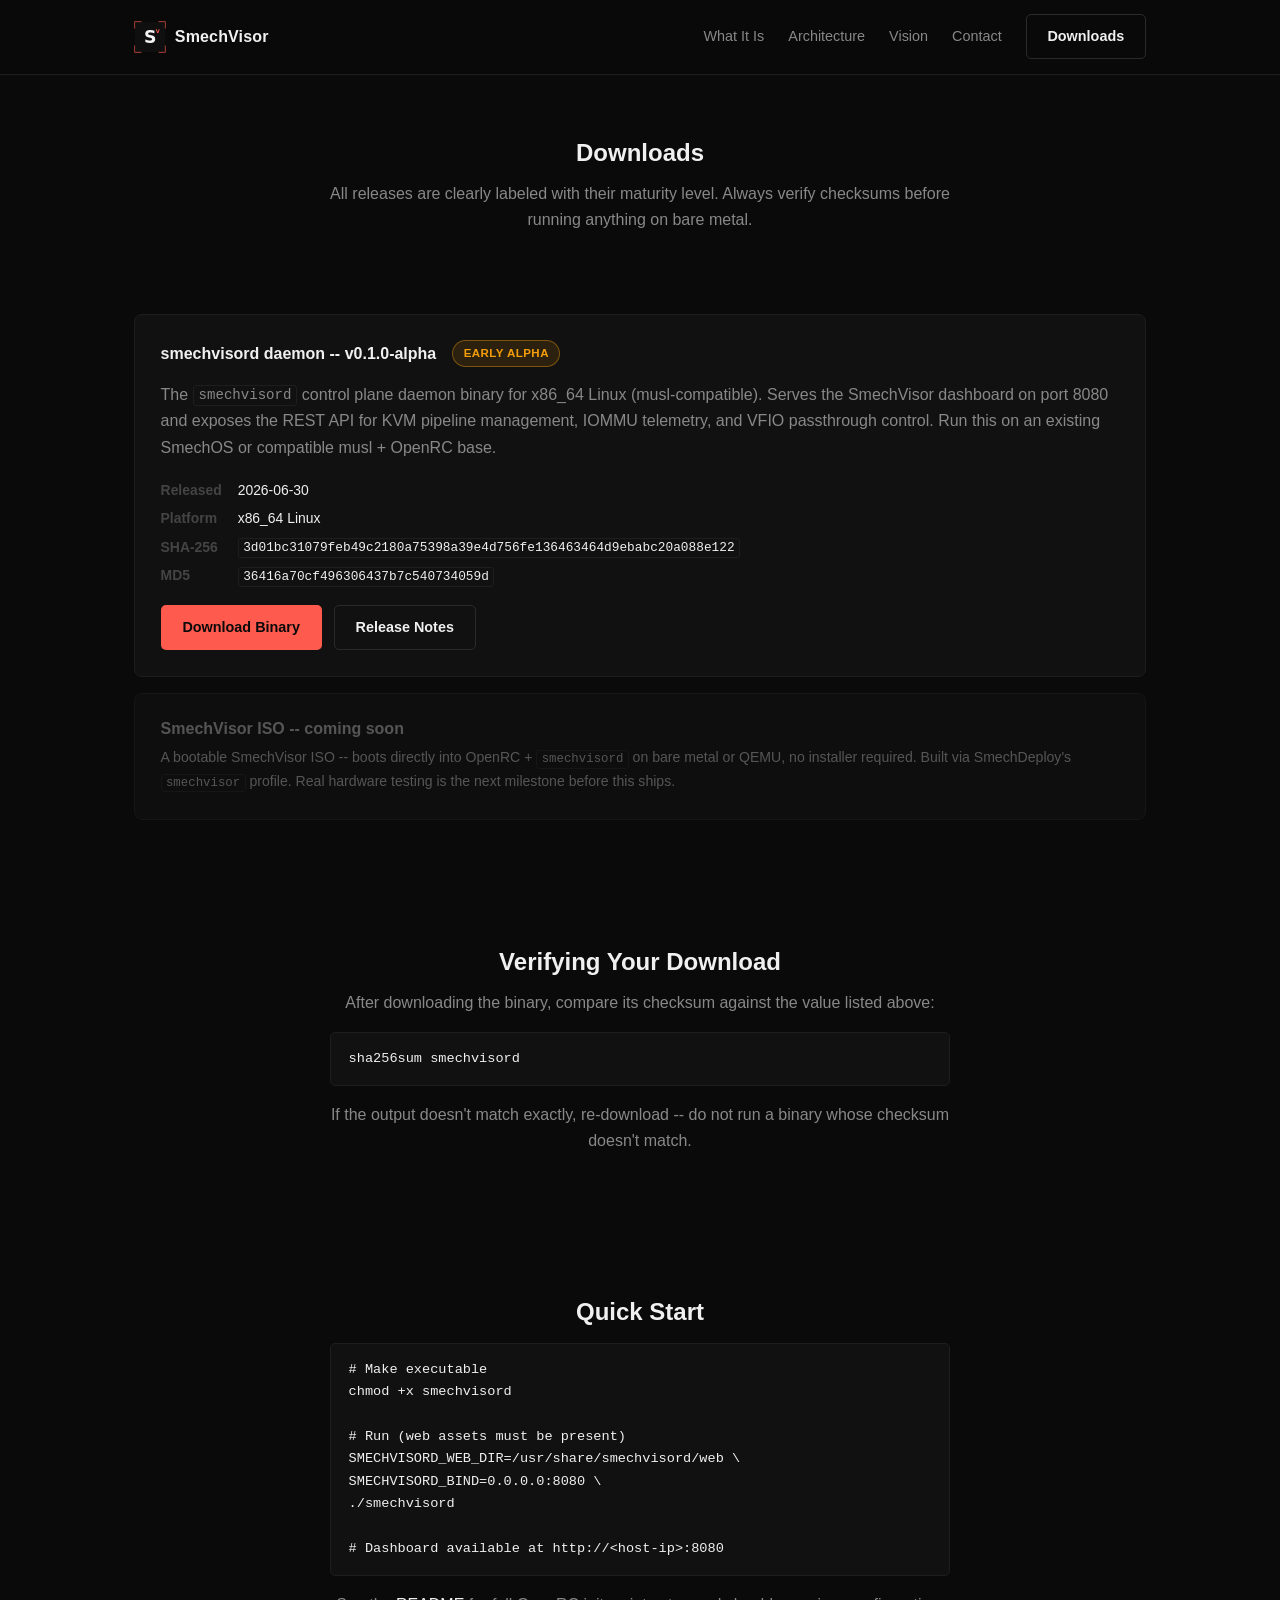
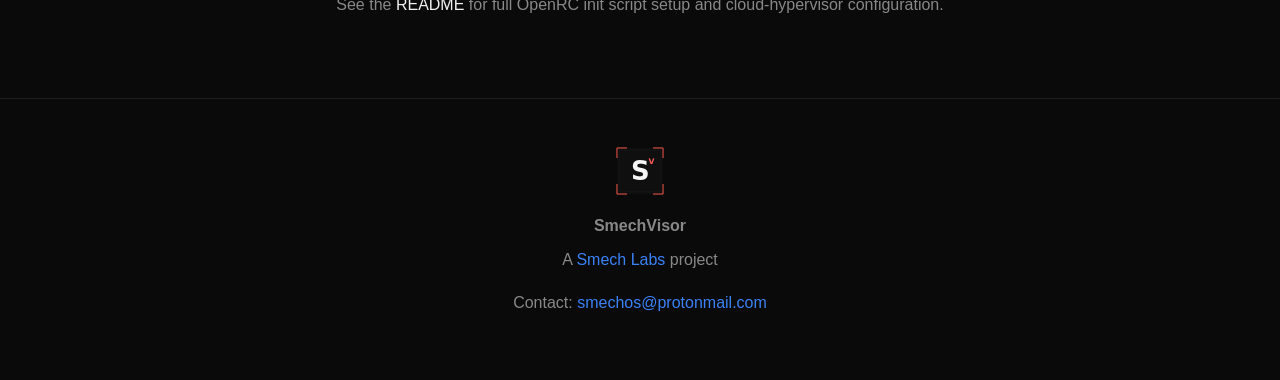
==== downloads.html @ 61d1c58c "Add favicon" ====
<!DOCTYPE html>
<html lang="en">
<head>
<meta charset="UTF-8">
<meta name="viewport" content="width=device-width, initial-scale=1.0">
<title>Downloads -- SmechVisor</title>
<link rel="stylesheet" href="style.css">
<link rel="icon" href="logo.svg" type="image/svg+xml">
</head>
<body>

<header class="site-header">
  <div class="header-inner">
    <a class="brand" href="index.html">
      <img class="brand-logo" src="logo.svg" alt="SmechVisor logo">
      <span class="brand-name">SmechVisor</span>
    </a>
    <nav class="nav" id="nav">
      <a href="index.html#what">What It Is</a>
      <a href="index.html#architecture">Architecture</a>
      <a href="index.html#vision">Vision</a>
      <a href="index.html#contact">Contact</a>
    </nav>
    <a class="btn btn-outline header-cta" href="downloads.html">Downloads</a>
    <button class="nav-toggle" id="navToggle" aria-label="Toggle navigation" aria-expanded="false">
      <span></span><span></span><span></span>
    </button>
  </div>
</header>

<main>

  <section class="about" id="downloads-intro">
    <h2>Downloads</h2>
    <p>All releases are clearly labeled with their maturity level. Always
       verify checksums before running anything on bare metal.</p>
  </section>

  <section class="downloads-list">

    <article class="download-card">
      <div class="download-card-header">
        <h3>smechvisord daemon -- v0.1.0-alpha</h3>
        <span class="badge badge-alpha">Early Alpha</span>
      </div>
      <p>The <code>smechvisord</code> control plane daemon binary for
         x86_64 Linux (musl-compatible). Serves the SmechVisor dashboard
         on port 8080 and exposes the REST API for KVM pipeline management,
         IOMMU telemetry, and VFIO passthrough control. Run this on an
         existing SmechOS or compatible musl + OpenRC base.</p>
      <dl class="download-meta">
        <dt>Released</dt>
        <dd>2026-06-30</dd>
        <dt>Platform</dt>
        <dd>x86_64 Linux</dd>
        <dt>SHA-256</dt>
        <dd><code>3d01bc31079feb49c2180a75398a39e4d756fe136463464d9ebabc20a088e122</code></dd>
        <dt>MD5</dt>
        <dd><code>36416a70cf496306437b7c540734059d</code></dd>
      </dl>
      <div class="download-actions">
        <a class="btn btn-primary" href="https://github.com/Smech-Labs/smechvisord/releases/download/v0.1.0-alpha/smechvisord">Download Binary</a>
        <a class="btn btn-outline" href="https://github.com/Smech-Labs/smechvisord/releases/tag/v0.1.0-alpha" target="_blank" rel="noopener">Release Notes</a>
      </div>
    </article>

    <div class="coming-soon-card">
      <h3>SmechVisor ISO -- coming soon</h3>
      <p>A bootable SmechVisor ISO -- boots directly into OpenRC +
         <code>smechvisord</code> on bare metal or QEMU, no installer
         required. Built via SmechDeploy's <code>smechvisor</code> profile.
         Real hardware testing is the next milestone before this ships.</p>
    </div>

  </section>

  <section class="about" id="verify">
    <h2>Verifying Your Download</h2>
    <p>After downloading the binary, compare its checksum against the
       value listed above:</p>
    <pre class="verify-cmd">sha256sum smechvisord</pre>
    <p>If the output doesn't match exactly, re-download -- do not run a
       binary whose checksum doesn't match.</p>
  </section>

  <section class="about" id="quickstart">
    <h2>Quick Start</h2>
    <pre class="verify-cmd"># Make executable
chmod +x smechvisord

# Run (web assets must be present)
SMECHVISORD_WEB_DIR=/usr/share/smechvisord/web \
SMECHVISORD_BIND=0.0.0.0:8080 \
./smechvisord

# Dashboard available at http://&lt;host-ip&gt;:8080</pre>
    <p>See the <a href="https://github.com/Smech-Labs/smechvisord#readme" target="_blank" rel="noopener">README</a> for full OpenRC init script setup and cloud-hypervisor configuration.</p>
  </section>

</main>

<footer class="site-footer" id="contact">
  <img class="footer-logo" src="logo.svg" alt="SmechVisor logo">
  <p class="footer-brand">SmechVisor</p>
  <p>A <a href="https://labs.smech.xyz" target="_blank" rel="noopener">Smech Labs</a> project</p>
  <p>Contact: <a href="mailto:smechos@protonmail.com">smechos@protonmail.com</a></p>
</footer>

<script src="app.js"></script>
</body>
</html>
---- style.css ----
/* SmechVisor site -- dark industrial theme */

:root {
  --bg:         #0a0a0a;
  --bg-raised:  #111111;
  --text:       #f0f0f0;
  --text-dim:   #888888;
  --text-muted: #444444;
  --accent:     #ff5a4e;
  --accent-dim: rgba(255,90,78,0.12);
  --blue:       #3b82f6;
  --border:     #1e1e1e;
  --max-width:  1060px;
}

*, *::before, *::after { box-sizing: border-box; }

html, body {
  margin: 0; padding: 0;
  background: var(--bg);
  color: var(--text);
  font-family: -apple-system, "Segoe UI", Roboto, Helvetica, Arial, sans-serif;
  line-height: 1.65;
}

h1, h2, h3 { font-weight: 700; line-height: 1.2; margin: 0 0 0.55em; }
p { color: var(--text-dim); margin: 0 0 1em; }
a { color: var(--text); text-decoration: none; }
code {
  font-family: "SF Mono", "Fira Code", monospace;
  font-size: 0.88em;
  background: var(--bg-raised);
  border: 1px solid var(--border);
  padding: 0.1em 0.35em;
  border-radius: 3px;
}

/* ── Header ──────────────────────────────────────── */

.site-header {
  position: sticky; top: 0; z-index: 50;
  background: rgba(10,10,10,0.93);
  backdrop-filter: blur(6px);
  border-bottom: 1px solid var(--border);
}

.header-inner {
  max-width: var(--max-width);
  margin: 0 auto;
  padding: 0.9rem 1.5rem;
  display: flex; align-items: center; gap: 1.5rem;
}

.brand {
  display: flex; align-items: center; gap: 0.55rem;
  margin-right: auto;
}

.brand-logo { width: 32px; height: 32px; }

.brand-name { font-weight: 700; font-size: 1rem; letter-spacing: 0.01em; }

.nav { display: flex; gap: 1.5rem; }

.nav a {
  color: var(--text-dim); font-size: 0.9rem;
  transition: color 0.12s;
}
.nav a:hover { color: var(--accent); }

.nav-toggle {
  display: none; flex-direction: column;
  justify-content: center; gap: 5px;
  width: 30px; height: 30px;
  background: none; border: none; cursor: pointer; padding: 0;
}
.nav-toggle span { display: block; height: 2px; background: var(--text); }

/* ── Buttons ──────────────────────────────────────── */

.btn {
  display: inline-block;
  padding: 0.6rem 1.3rem;
  border-radius: 5px;
  font-size: 0.9rem; font-weight: 600;
  border: 1px solid transparent;
  cursor: pointer;
  transition: background 0.12s, border-color 0.12s, transform 0.1s;
}
.btn:hover { transform: translateY(-1px); }

.btn-primary { background: var(--accent); color: #0a0a0a; }
.btn-primary:hover { background: #ff7167; }

.btn-outline { background: transparent; color: var(--text); border-color: #2a2a2a; }
.btn-outline:hover { border-color: var(--accent); color: var(--accent); }

/* ── Hero ─────────────────────────────────────────── */

.hero {
  position: relative;
  min-height: 72vh;
  display: flex; align-items: center; justify-content: center;
  text-align: center; overflow: hidden; padding: 4rem 1.5rem;
}

.hero-bg {
  position: absolute; inset: 0; z-index: 0;
  background:
    radial-gradient(circle at 25% 60%, rgba(255,90,78,0.18), transparent 48%),
    radial-gradient(circle at 75% 35%, rgba(59,130,246,0.12), transparent 50%);
  animation: drift 20s ease-in-out infinite alternate;
}
@keyframes drift {
  from { transform: scale(1)    translate(0,0); }
  to   { transform: scale(1.12) translate(-2%,2%); }
}

.hero-content { position: relative; z-index: 1; max-width: 780px; }

.hero h1 { font-size: clamp(2rem, 5vw, 3.2rem); }

.hero-sub {
  font-size: 1.1rem; color: var(--text-dim);
  margin-bottom: 2rem; max-width: 620px; margin-inline: auto;
}

.hero-actions {
  display: flex; gap: 1rem;
  justify-content: center; flex-wrap: wrap;
}

/* ── Sections ─────────────────────────────────────── */

main > section {
  max-width: var(--max-width);
  margin: 0 auto;
  padding: 4rem 1.5rem;
}

.about, .cta, .community { text-align: center; }
.about p, .cta p, .community p {
  max-width: 620px; margin-inline: auto;
}

/* ── Feature grid ─────────────────────────────────── */

.feature-grid {
  display: grid;
  grid-template-columns: repeat(auto-fit, minmax(280px, 1fr));
  gap: 1.5rem; margin-top: 2rem;
}

.feature-card {
  background: var(--bg-raised);
  border: 1px solid var(--border);
  border-radius: 8px;
  padding: 1.6rem;
}

.feature-icon {
  width: 42px; height: 42px;
  border-radius: 8px;
  background: var(--accent);
  margin-bottom: 1rem;
  position: relative;
}

/* Icon variants -- minimal CSS shapes */
.feature-icon::before, .feature-icon::after {
  content: ""; position: absolute;
  border: 2px solid #0a0a0a;
}

.feature-icon-kvm::before  { inset: 12px 10px; border-radius: 2px; }
.feature-icon-kvm::after   { inset: 18px 16px; border-radius: 1px; }
.feature-icon-gpu::before  { inset: 10px; transform: rotate(45deg); }
.feature-icon-dash::before { top: 14px; left: 10px; right: 10px; height: 0; }
.feature-icon-dash::after  { top: 20px; left: 10px; right: 10px; height: 0; }
.feature-icon-vfio::before { inset: 10px; border-radius: 50%; }
.feature-icon-openrc::before { top: 10px; left: 10px; width: 10px; height: 22px; border-radius: 1px; }
.feature-icon-openrc::after  { top: 10px; right: 10px; width: 10px; height: 22px; border-radius: 1px; }
.feature-icon-musl::before { inset: 14px 10px; border-radius: 2px; }

.feature-card h3 { font-size: 0.95rem; margin-bottom: 0.5rem; }
.feature-card p  { font-size: 0.88rem; margin: 0; }

/* ── Vision ───────────────────────────────────────── */

.vision {
  display: grid;
  grid-template-columns: repeat(auto-fit, minmax(300px, 1fr));
  gap: 2.5rem;
}

/* ── Downloads ────────────────────────────────────── */

.downloads-list {
  max-width: var(--max-width);
  margin: 0 auto;
  padding: 0 1.5rem 4rem;
  display: flex; flex-direction: column; gap: 16px;
}

.download-card {
  background: var(--bg-raised);
  border: 1px solid var(--border);
  border-radius: 8px;
  padding: 1.6rem;
}

.download-card-header {
  display: flex; align-items: center; gap: 1rem;
  margin-bottom: 0.9rem;
}
.download-card-header h3 { margin: 0; font-size: 1rem; }

.badge {
  display: inline-block;
  padding: 0.2rem 0.65rem;
  border-radius: 999px;
  font-size: 0.72rem;
  font-weight: 700;
  text-transform: uppercase;
  letter-spacing: 0.04em;
}
.badge-alpha {
  background: rgba(245,158,11,0.12);
  color: #f59e0b;
  border: 1px solid rgba(245,158,11,0.4);
}
.badge-beta {
  background: var(--accent-dim);
  color: var(--accent);
  border: 1px solid rgba(255,90,78,0.4);
}

.download-meta {
  display: grid;
  grid-template-columns: max-content 1fr;
  gap: 0.35rem 1rem;
  margin: 1.1rem 0;
  font-size: 0.87rem;
}
.download-meta dt { color: var(--text-muted); font-weight: 600; }
.download-meta dd { margin: 0; word-break: break-all; }
.download-meta code { font-size: 0.8rem; }

.download-actions { display: flex; gap: 0.75rem; flex-wrap: wrap; }

.coming-soon-card {
  background: var(--bg-raised);
  border: 1px solid var(--border);
  border-radius: 8px;
  padding: 1.6rem;
  opacity: 0.6;
}
.coming-soon-card h3 { font-size: 1rem; color: var(--text-dim); margin-bottom: 0.5rem; }
.coming-soon-card p  { font-size: 0.88rem; margin: 0; }

.verify-cmd {
  background: var(--bg-raised);
  border: 1px solid var(--border);
  border-radius: 5px;
  padding: 0.9rem 1.1rem;
  overflow-x: auto;
  color: var(--text);
  font-family: "SF Mono", "Fira Code", monospace;
  font-size: 0.85rem;
  text-align: left;
  margin: 1rem auto;
  max-width: 620px;
}

/* ── Footer ───────────────────────────────────────── */

.site-footer {
  text-align: center;
  padding: 3rem 1.5rem;
  border-top: 1px solid var(--border);
}
.footer-logo { width: 48px; height: 48px; margin-bottom: 0.6rem; }
.footer-brand { font-weight: 700; margin-bottom: 0.5rem; }
.site-footer a { color: var(--blue); }

/* ── Responsive nav ───────────────────────────────── */

@media (max-width: 700px) {
  .nav {
    position: absolute; top: 100%; left: 0; right: 0;
    background: var(--bg-raised);
    border-bottom: 1px solid var(--border);
    flex-direction: column;
    padding: 1rem 1.5rem; gap: 0.8rem;
    display: none;
  }
  .nav.open { display: flex; }
  .header-cta { display: none; }
  .nav-toggle { display: flex; }
}
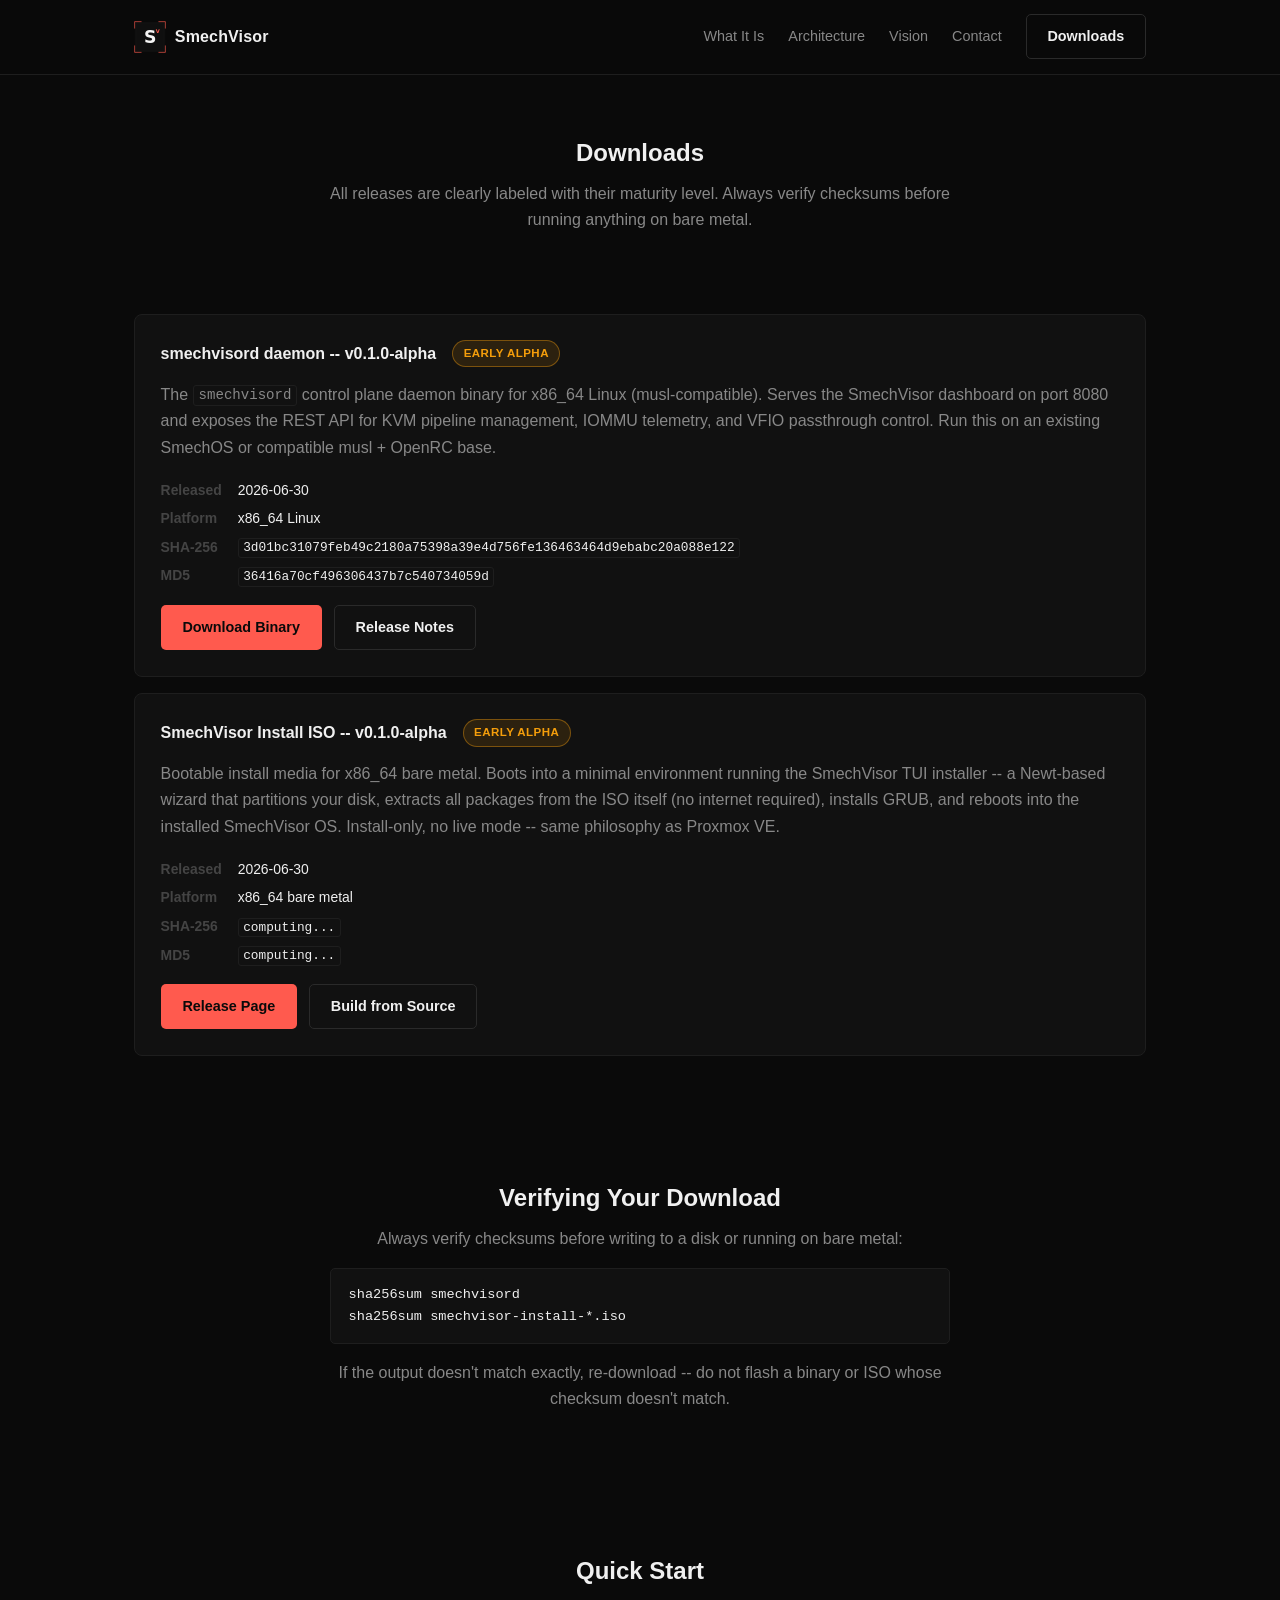
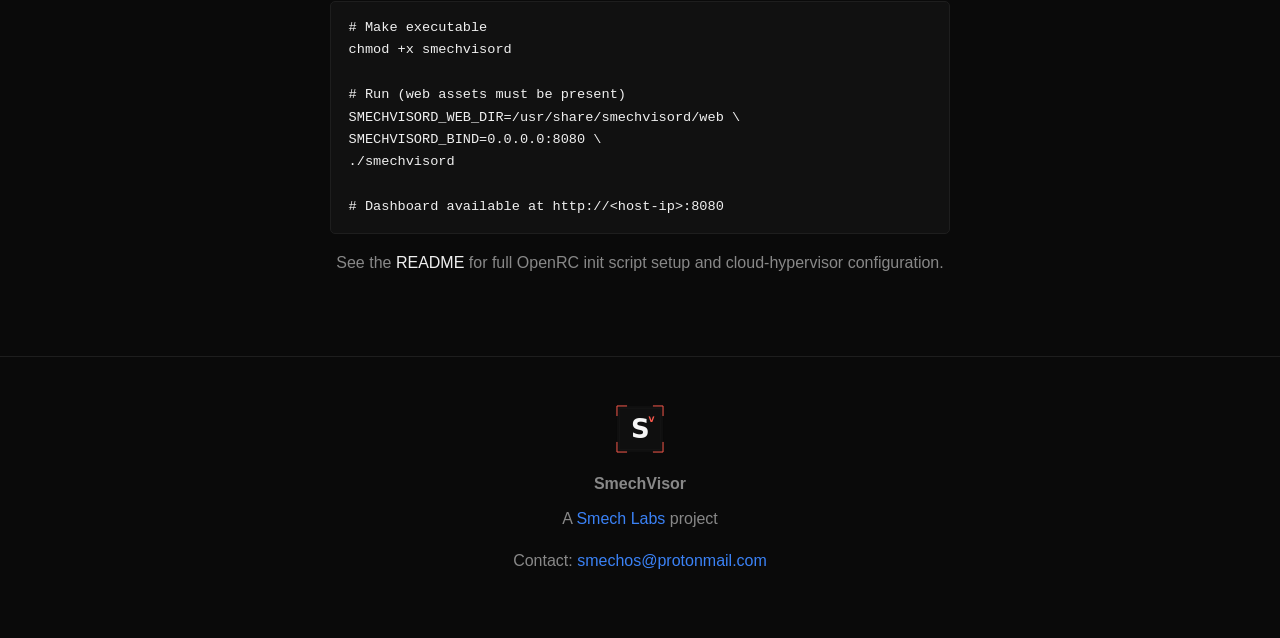
==== commit aa26fecd: "Add SmechVisor install ISO download card Replaces the coming-soon placeholder with a proper download" ====
--- a/downloads.html
+++ b/downloads.html
@@ -64,23 +64,42 @@
       </div>
     </article>
 
-    <div class="coming-soon-card">
-      <h3>SmechVisor ISO -- coming soon</h3>
-      <p>A bootable SmechVisor ISO -- boots directly into OpenRC +
-         <code>smechvisord</code> on bare metal or QEMU, no installer
-         required. Built via SmechDeploy's <code>smechvisor</code> profile.
-         Real hardware testing is the next milestone before this ships.</p>
-    </div>
+    <article class="download-card">
+      <div class="download-card-header">
+        <h3>SmechVisor Install ISO -- v0.1.0-alpha</h3>
+        <span class="badge badge-alpha">Early Alpha</span>
+      </div>
+      <p>Bootable install media for x86_64 bare metal. Boots into a minimal
+         environment running the SmechVisor TUI installer -- a Newt-based
+         wizard that partitions your disk, extracts all packages from the ISO
+         itself (no internet required), installs GRUB, and reboots into the
+         installed SmechVisor OS. Install-only, no live mode -- same philosophy
+         as Proxmox VE.</p>
+      <dl class="download-meta">
+        <dt>Released</dt>
+        <dd>2026-06-30</dd>
+        <dt>Platform</dt>
+        <dd>x86_64 bare metal</dd>
+        <dt>SHA-256</dt>
+        <dd><code id="iso-sha256">computing...</code></dd>
+        <dt>MD5</dt>
+        <dd><code id="iso-md5">computing...</code></dd>
+      </dl>
+      <div class="download-actions">
+        <a class="btn btn-primary" href="https://github.com/Smech-Labs/smechvisord/releases/tag/v0.1.0-alpha" target="_blank" rel="noopener">Release Page</a>
+        <a class="btn btn-outline" href="https://github.com/Smech-Labs/SmechDeploy" target="_blank" rel="noopener">Build from Source</a>
+      </div>
+    </article>
 
   </section>
 
   <section class="about" id="verify">
     <h2>Verifying Your Download</h2>
-    <p>After downloading the binary, compare its checksum against the
-       value listed above:</p>
-    <pre class="verify-cmd">sha256sum smechvisord</pre>
-    <p>If the output doesn't match exactly, re-download -- do not run a
-       binary whose checksum doesn't match.</p>
+    <p>Always verify checksums before writing to a disk or running on bare metal:</p>
+    <pre class="verify-cmd">sha256sum smechvisord
+sha256sum smechvisor-install-*.iso</pre>
+    <p>If the output doesn't match exactly, re-download -- do not flash a
+       binary or ISO whose checksum doesn't match.</p>
   </section>
 
   <section class="about" id="quickstart">
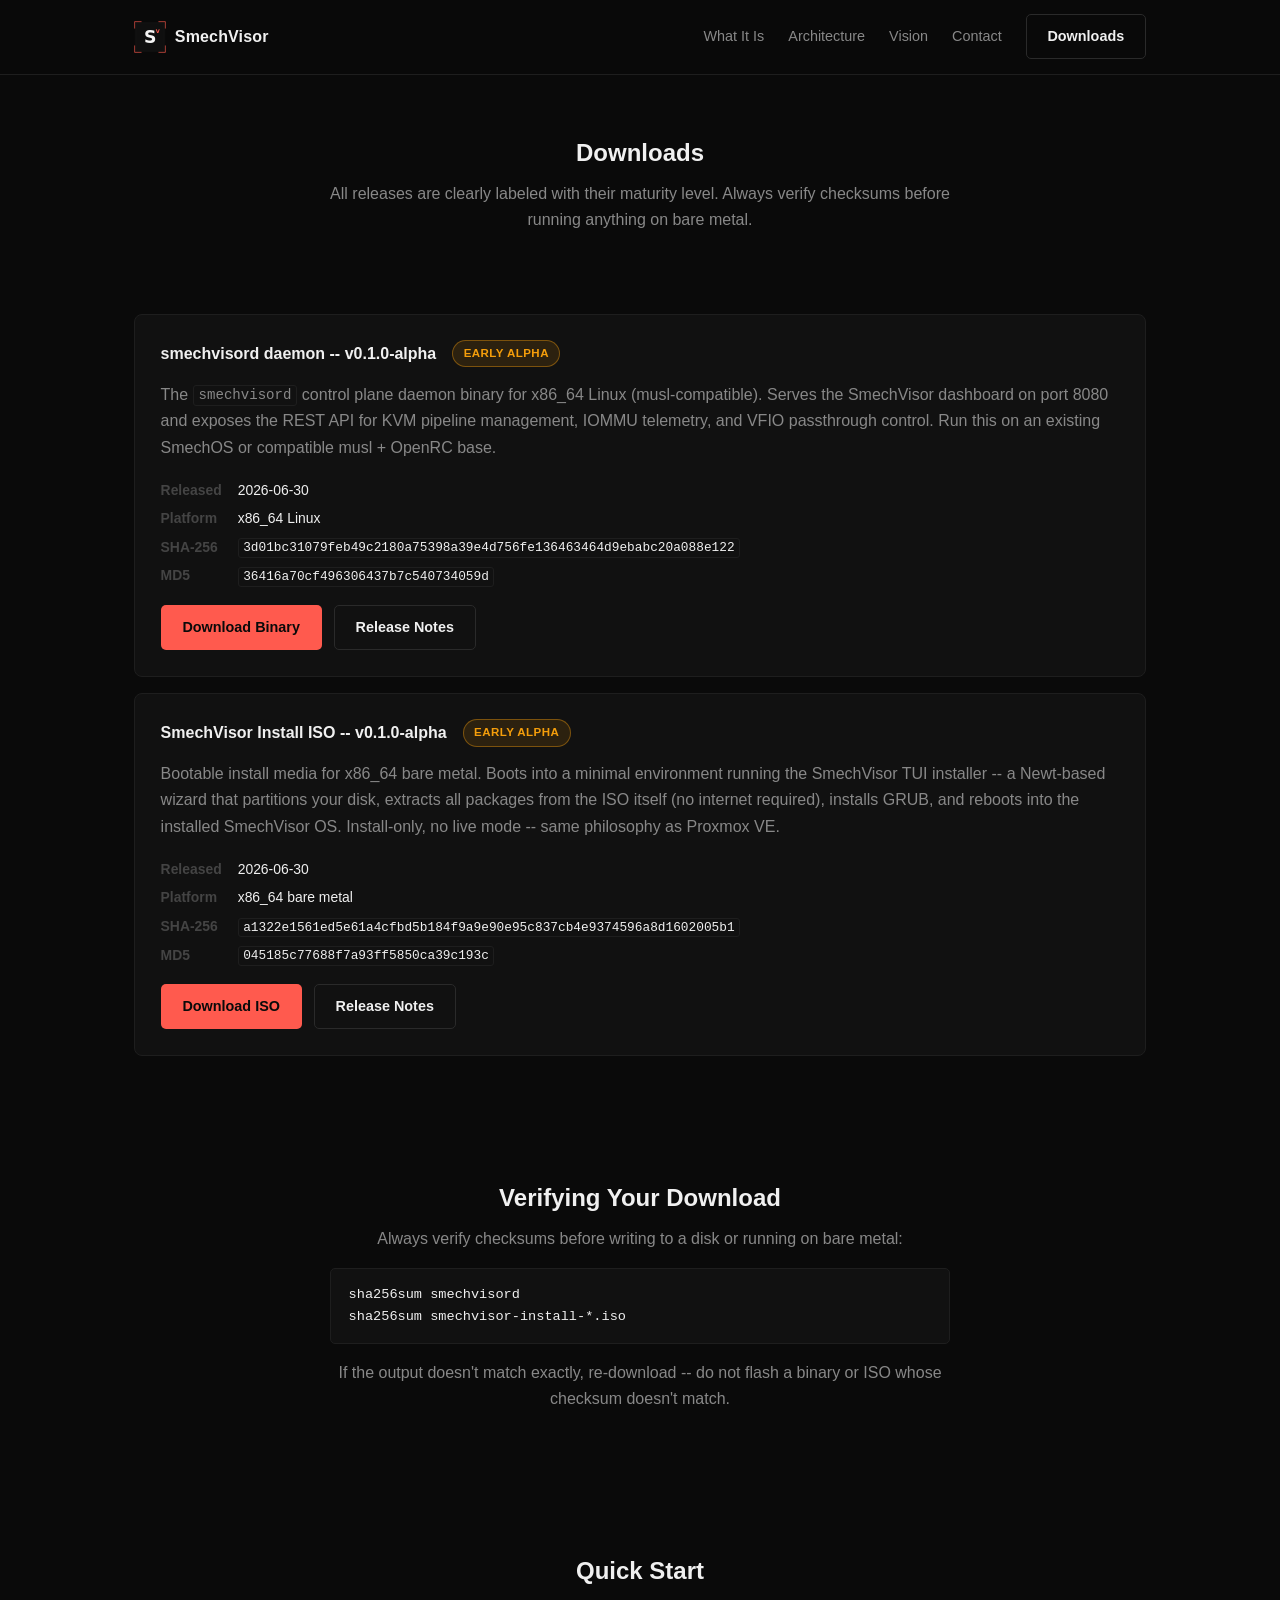
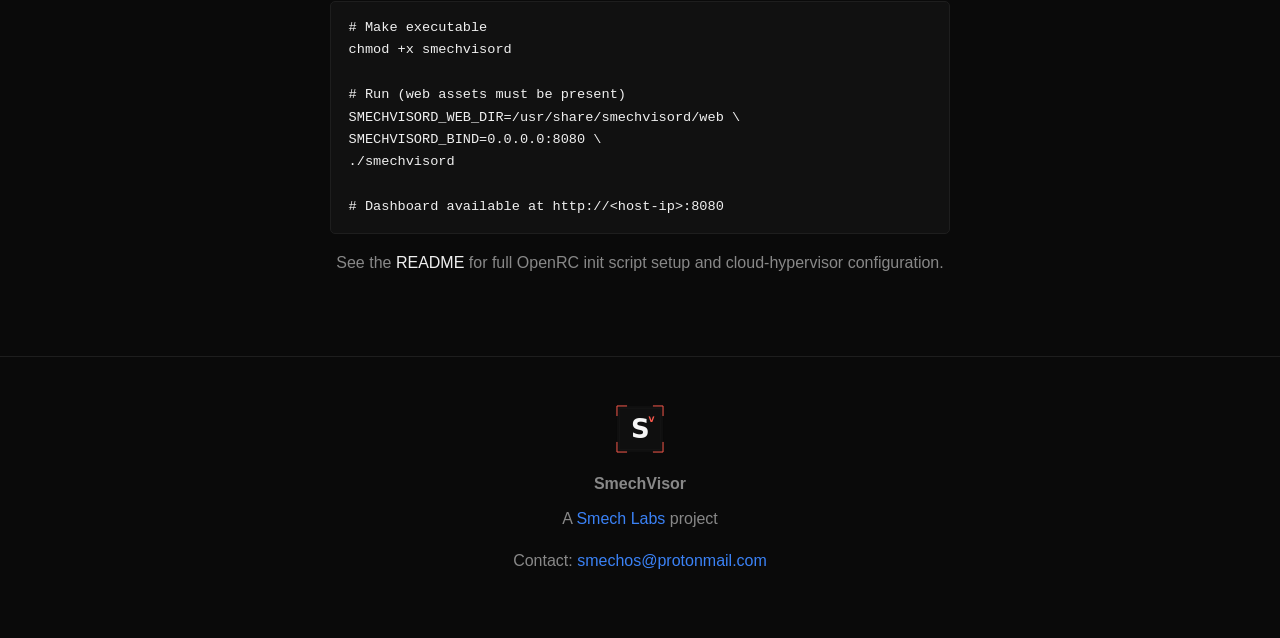
==== commit 35312f07: "Update ISO download card with real checksums and release link SHA-256: a1322e1561ed5e61a4cfbd5b184f9" ====
--- a/downloads.html
+++ b/downloads.html
@@ -81,13 +81,13 @@
         <dt>Platform</dt>
         <dd>x86_64 bare metal</dd>
         <dt>SHA-256</dt>
-        <dd><code id="iso-sha256">computing...</code></dd>
+        <dd><code>a1322e1561ed5e61a4cfbd5b184f9a9e90e95c837cb4e9374596a8d1602005b1</code></dd>
         <dt>MD5</dt>
-        <dd><code id="iso-md5">computing...</code></dd>
+        <dd><code>045185c77688f7a93ff5850ca39c193c</code></dd>
       </dl>
       <div class="download-actions">
-        <a class="btn btn-primary" href="https://github.com/Smech-Labs/smechvisord/releases/tag/v0.1.0-alpha" target="_blank" rel="noopener">Release Page</a>
-        <a class="btn btn-outline" href="https://github.com/Smech-Labs/SmechDeploy" target="_blank" rel="noopener">Build from Source</a>
+        <a class="btn btn-primary" href="https://github.com/Smech-Labs/smechvisord/releases/download/v0.1.0-alpha-install-iso/smechvisor-install-20260630.iso">Download ISO</a>
+        <a class="btn btn-outline" href="https://github.com/Smech-Labs/smechvisord/releases/tag/v0.1.0-alpha-install-iso" target="_blank" rel="noopener">Release Notes</a>
       </div>
     </article>
 
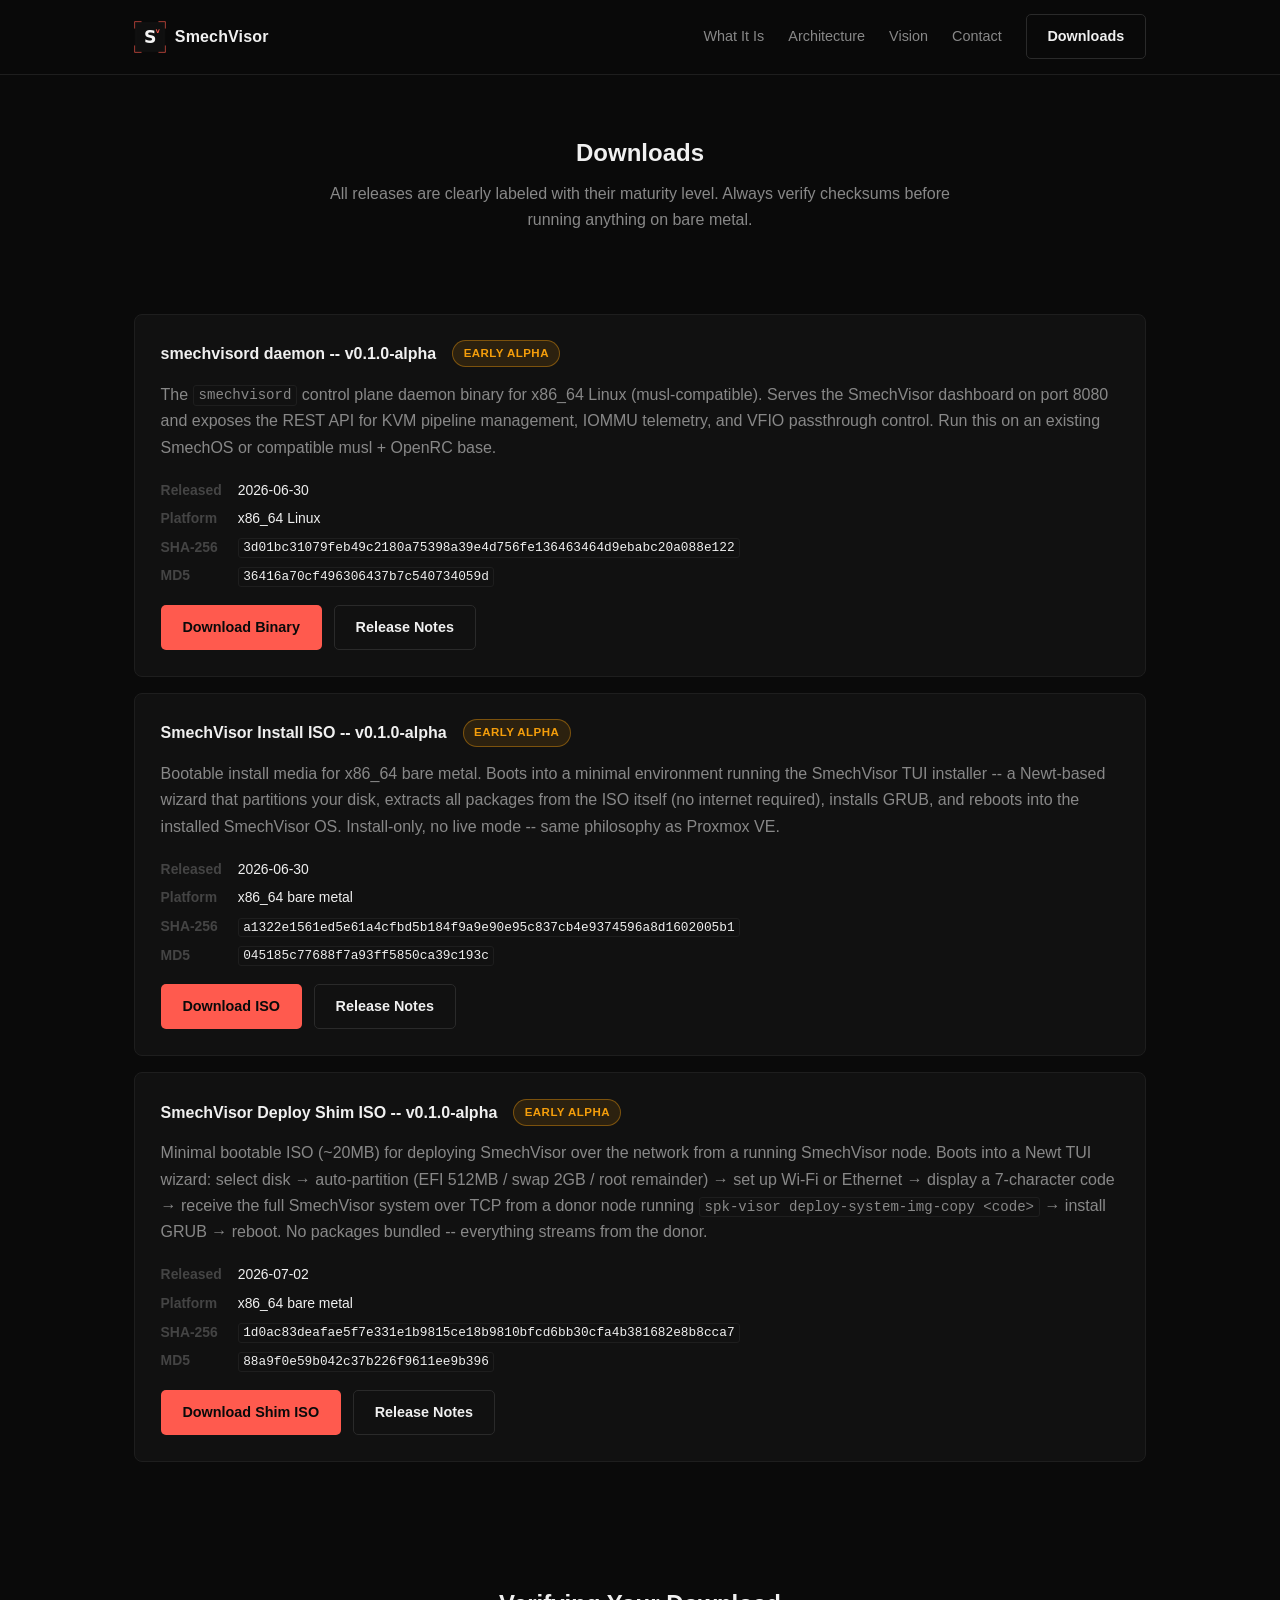
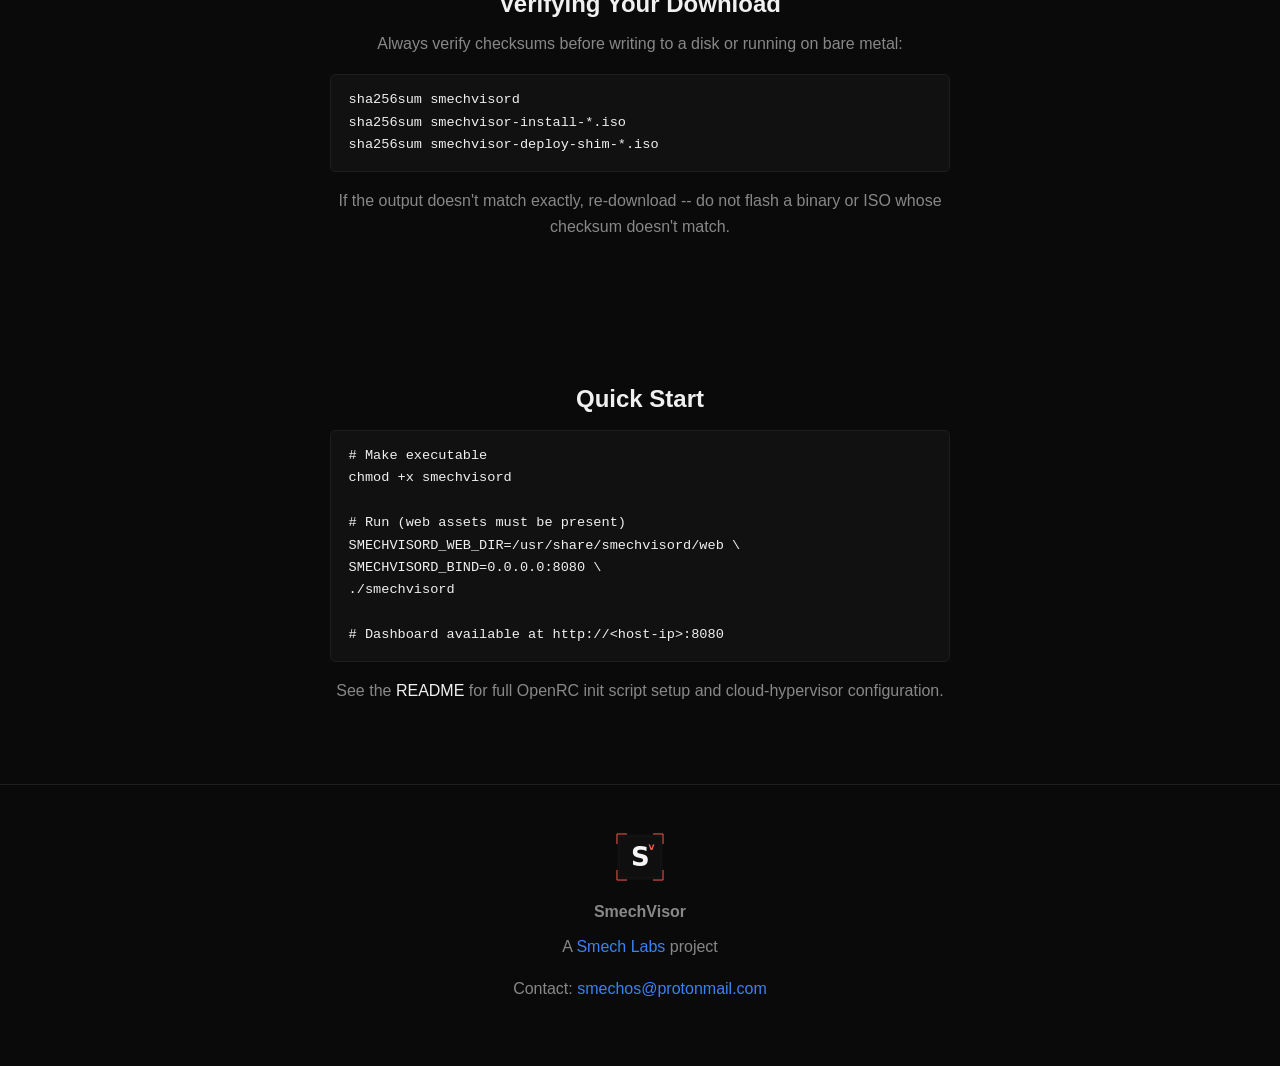
==== commit a5cf19b4: "Add Deploy Shim ISO download card to downloads page Co-Authored-By: Claude Sonnet 4.6 <noreply@anthr" ====
--- a/downloads.html
+++ b/downloads.html
@@ -91,13 +91,42 @@
       </div>
     </article>
 
+    <article class="download-card">
+      <div class="download-card-header">
+        <h3>SmechVisor Deploy Shim ISO -- v0.1.0-alpha</h3>
+        <span class="badge badge-alpha">Early Alpha</span>
+      </div>
+      <p>Minimal bootable ISO (~20MB) for deploying SmechVisor over the network
+         from a running SmechVisor node. Boots into a Newt TUI wizard: select
+         disk → auto-partition (EFI 512MB / swap 2GB / root remainder) → set up
+         Wi-Fi or Ethernet → display a 7-character code → receive the full
+         SmechVisor system over TCP from a donor node running
+         <code>spk-visor deploy-system-img-copy &lt;code&gt;</code> → install
+         GRUB → reboot. No packages bundled -- everything streams from the donor.</p>
+      <dl class="download-meta">
+        <dt>Released</dt>
+        <dd>2026-07-02</dd>
+        <dt>Platform</dt>
+        <dd>x86_64 bare metal</dd>
+        <dt>SHA-256</dt>
+        <dd><code>1d0ac83deafae5f7e331e1b9815ce18b9810bfcd6bb30cfa4b381682e8b8cca7</code></dd>
+        <dt>MD5</dt>
+        <dd><code>88a9f0e59b042c37b226f9611ee9b396</code></dd>
+      </dl>
+      <div class="download-actions">
+        <a class="btn btn-primary" href="https://github.com/Smech-Labs/smechvisord/releases/download/v0.1.0-alpha-deploy-shim/smechvisor-deploy-shim-20260702.iso">Download Shim ISO</a>
+        <a class="btn btn-outline" href="https://github.com/Smech-Labs/smechvisord/releases/tag/v0.1.0-alpha-deploy-shim" target="_blank" rel="noopener">Release Notes</a>
+      </div>
+    </article>
+
   </section>
 
   <section class="about" id="verify">
     <h2>Verifying Your Download</h2>
     <p>Always verify checksums before writing to a disk or running on bare metal:</p>
     <pre class="verify-cmd">sha256sum smechvisord
-sha256sum smechvisor-install-*.iso</pre>
+sha256sum smechvisor-install-*.iso
+sha256sum smechvisor-deploy-shim-*.iso</pre>
     <p>If the output doesn't match exactly, re-download -- do not flash a
        binary or ISO whose checksum doesn't match.</p>
   </section>
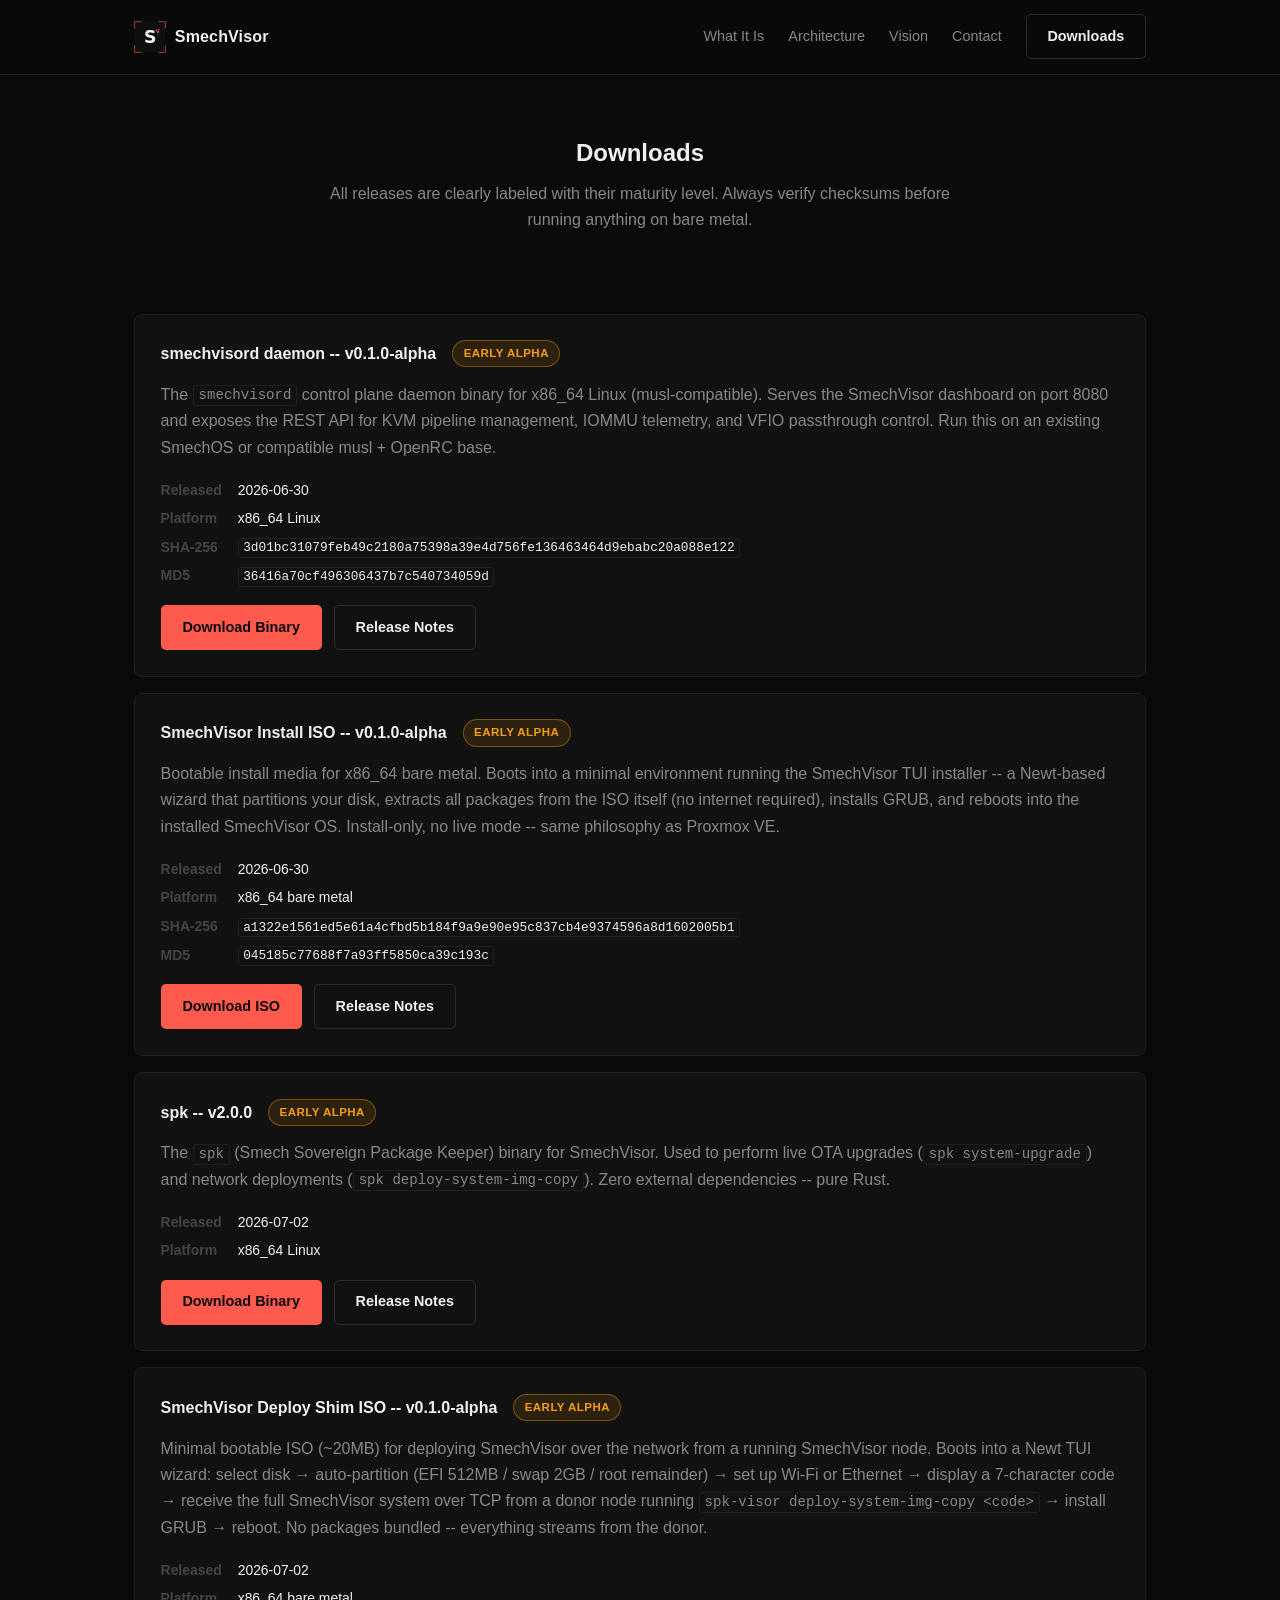
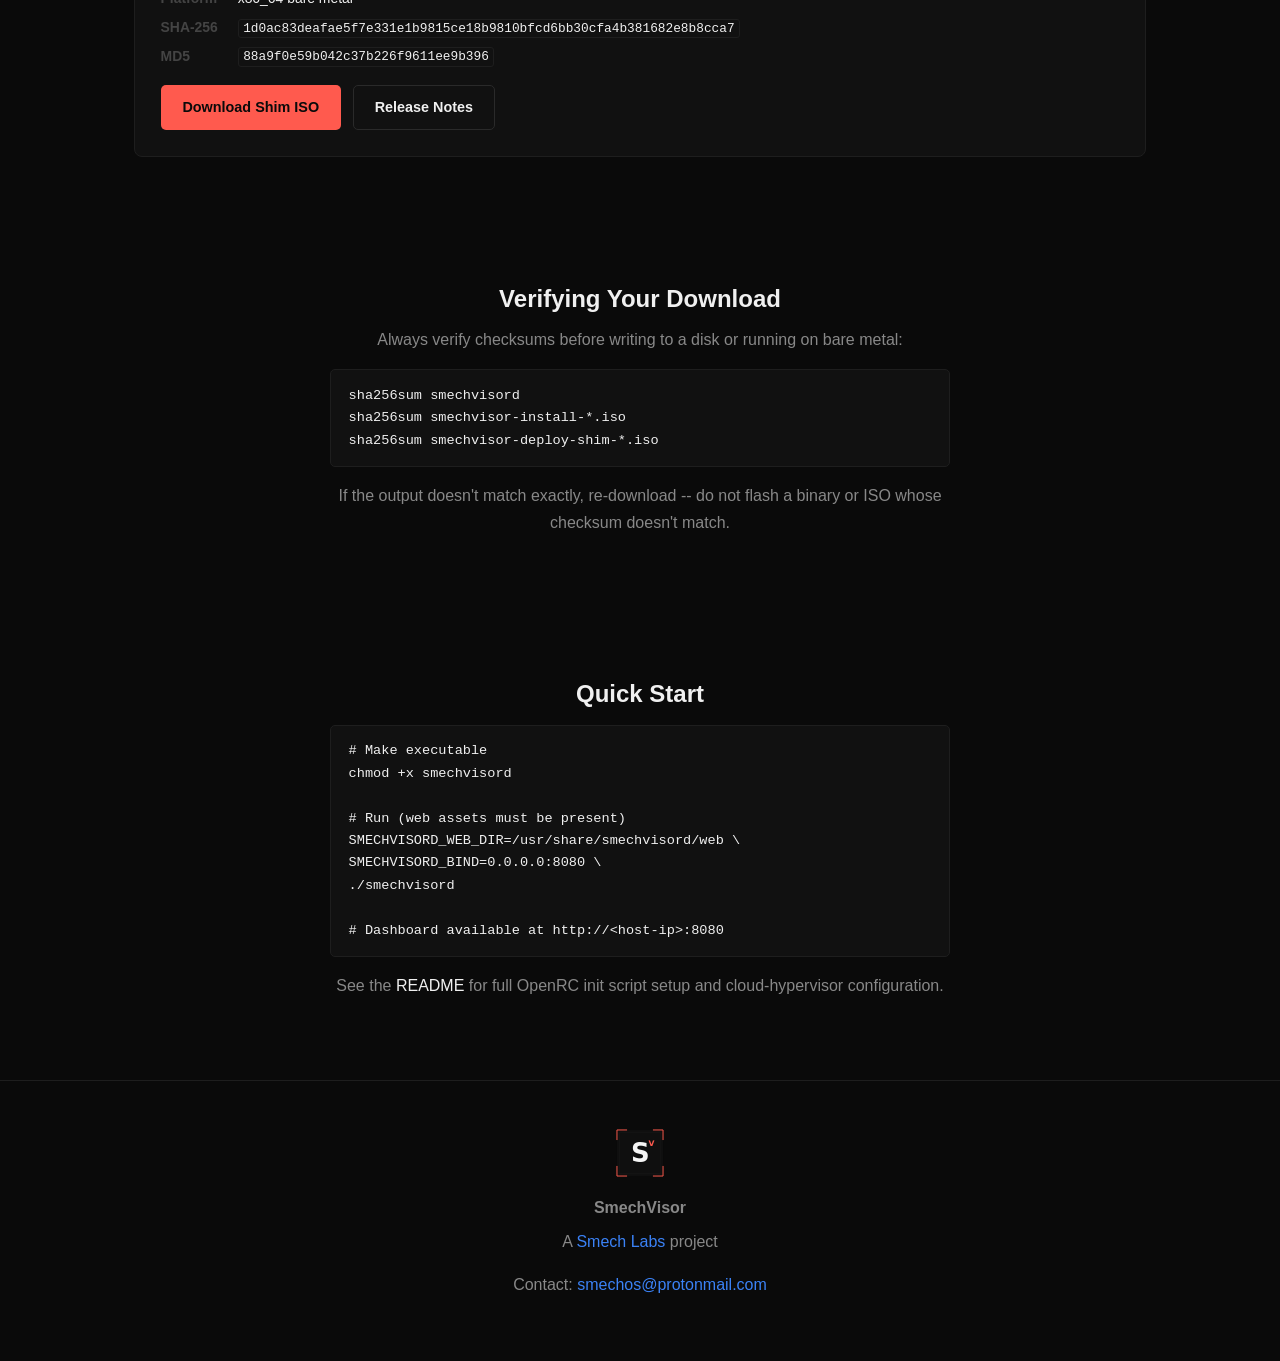
==== commit 468a1bda: "downloads: add spk v2.0.0 download card Links to the spk v2.0.0 GitHub release -- the binary used on" ====
--- a/downloads.html
+++ b/downloads.html
@@ -93,16 +93,37 @@
 
     <article class="download-card">
       <div class="download-card-header">
+        <h3>spk -- v2.0.0</h3>
+        <span class="badge badge-alpha">Early Alpha</span>
+      </div>
+      <p>The <code>spk</code> (Smech Sovereign Package Keeper) binary for SmechVisor.
+         Used to perform live OTA upgrades (<code>spk system-upgrade</code>) and
+         network deployments (<code>spk deploy-system-img-copy</code>). Zero external
+         dependencies -- pure Rust.</p>
+      <dl class="download-meta">
+        <dt>Released</dt>
+        <dd>2026-07-02</dd>
+        <dt>Platform</dt>
+        <dd>x86_64 Linux</dd>
+      </dl>
+      <div class="download-actions">
+        <a class="btn btn-primary" href="https://github.com/Smech-Labs/spk/releases/download/v2.0.0/spk">Download Binary</a>
+        <a class="btn btn-outline" href="https://github.com/Smech-Labs/spk/releases/tag/v2.0.0" target="_blank" rel="noopener">Release Notes</a>
+      </div>
+    </article>
+
+    <article class="download-card">
+      <div class="download-card-header">
         <h3>SmechVisor Deploy Shim ISO -- v0.1.0-alpha</h3>
         <span class="badge badge-alpha">Early Alpha</span>
       </div>
       <p>Minimal bootable ISO (~20MB) for deploying SmechVisor over the network
          from a running SmechVisor node. Boots into a Newt TUI wizard: select
-         disk → auto-partition (EFI 512MB / swap 2GB / root remainder) → set up
-         Wi-Fi or Ethernet → display a 7-character code → receive the full
+         disk &rarr; auto-partition (EFI 512MB / swap 2GB / root remainder) &rarr; set up
+         Wi-Fi or Ethernet &rarr; display a 7-character code &rarr; receive the full
          SmechVisor system over TCP from a donor node running
-         <code>spk-visor deploy-system-img-copy &lt;code&gt;</code> → install
-         GRUB → reboot. No packages bundled -- everything streams from the donor.</p>
+         <code>spk-visor deploy-system-img-copy &lt;code&gt;</code> &rarr; install
+         GRUB &rarr; reboot. No packages bundled -- everything streams from the donor.</p>
       <dl class="download-meta">
         <dt>Released</dt>
         <dd>2026-07-02</dd>
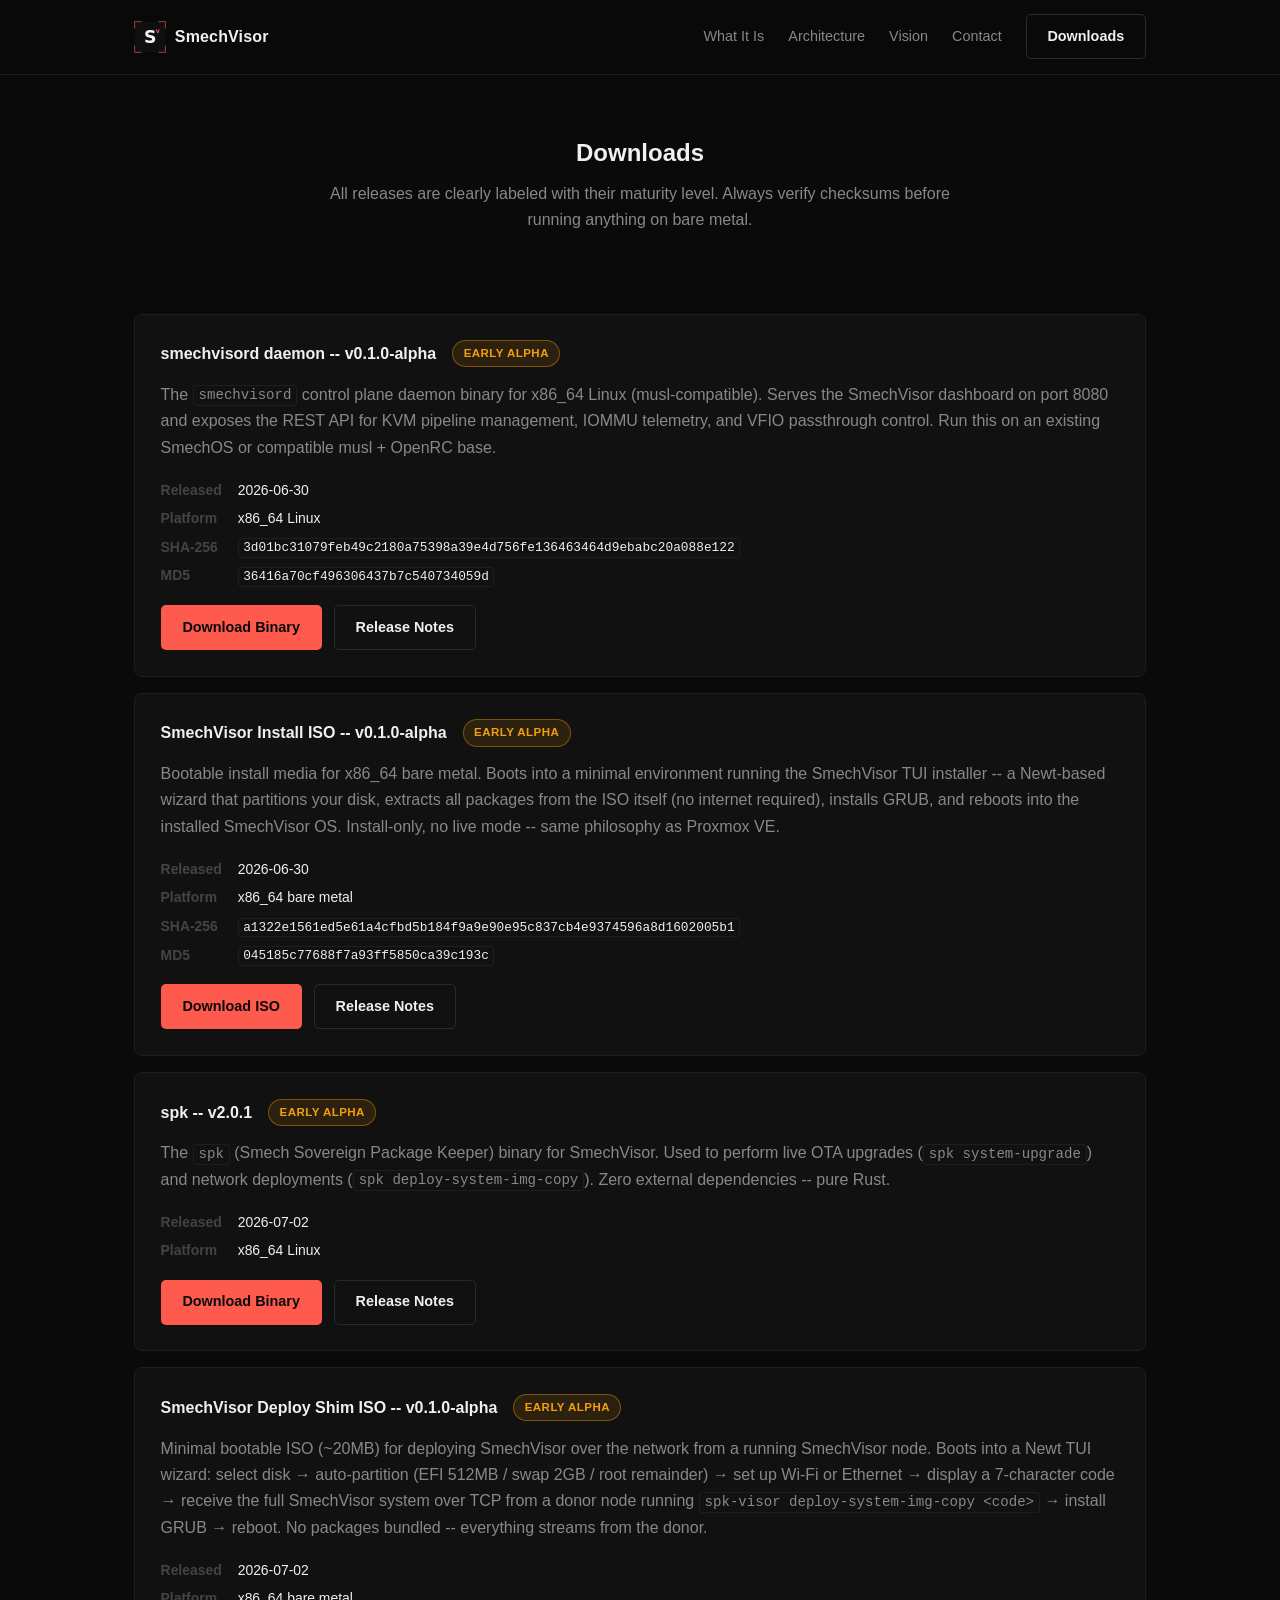
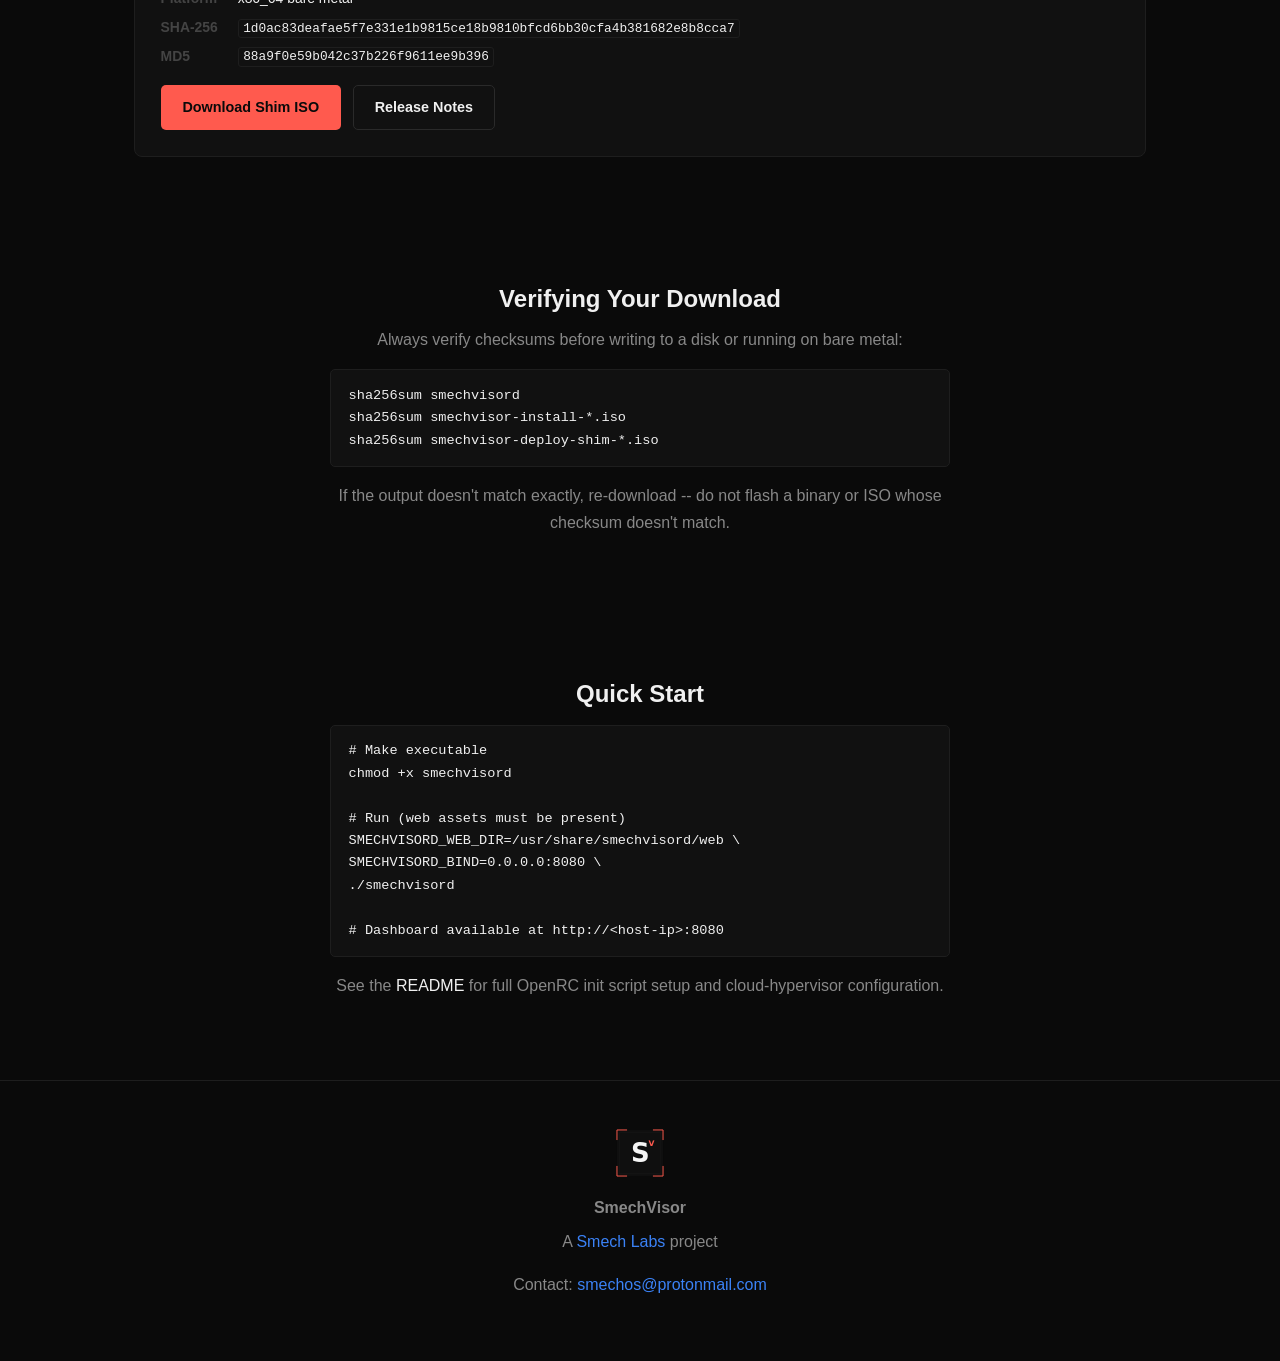
==== commit c443a591: "downloads: update spk card from v2.0.0 to v2.0.1 Co-Authored-By: Claude Sonnet 4.6 <noreply@anthropi" ====
--- a/downloads.html
+++ b/downloads.html
@@ -93,7 +93,7 @@
 
     <article class="download-card">
       <div class="download-card-header">
-        <h3>spk -- v2.0.0</h3>
+        <h3>spk -- v2.0.1</h3>
         <span class="badge badge-alpha">Early Alpha</span>
       </div>
       <p>The <code>spk</code> (Smech Sovereign Package Keeper) binary for SmechVisor.
@@ -107,8 +107,8 @@
         <dd>x86_64 Linux</dd>
       </dl>
       <div class="download-actions">
-        <a class="btn btn-primary" href="https://github.com/Smech-Labs/spk/releases/download/v2.0.0/spk">Download Binary</a>
-        <a class="btn btn-outline" href="https://github.com/Smech-Labs/spk/releases/tag/v2.0.0" target="_blank" rel="noopener">Release Notes</a>
+        <a class="btn btn-primary" href="https://github.com/Smech-Labs/spk/releases/download/v2.0.1/spk">Download Binary</a>
+        <a class="btn btn-outline" href="https://github.com/Smech-Labs/spk/releases/tag/v2.0.1" target="_blank" rel="noopener">Release Notes</a>
       </div>
     </article>
 
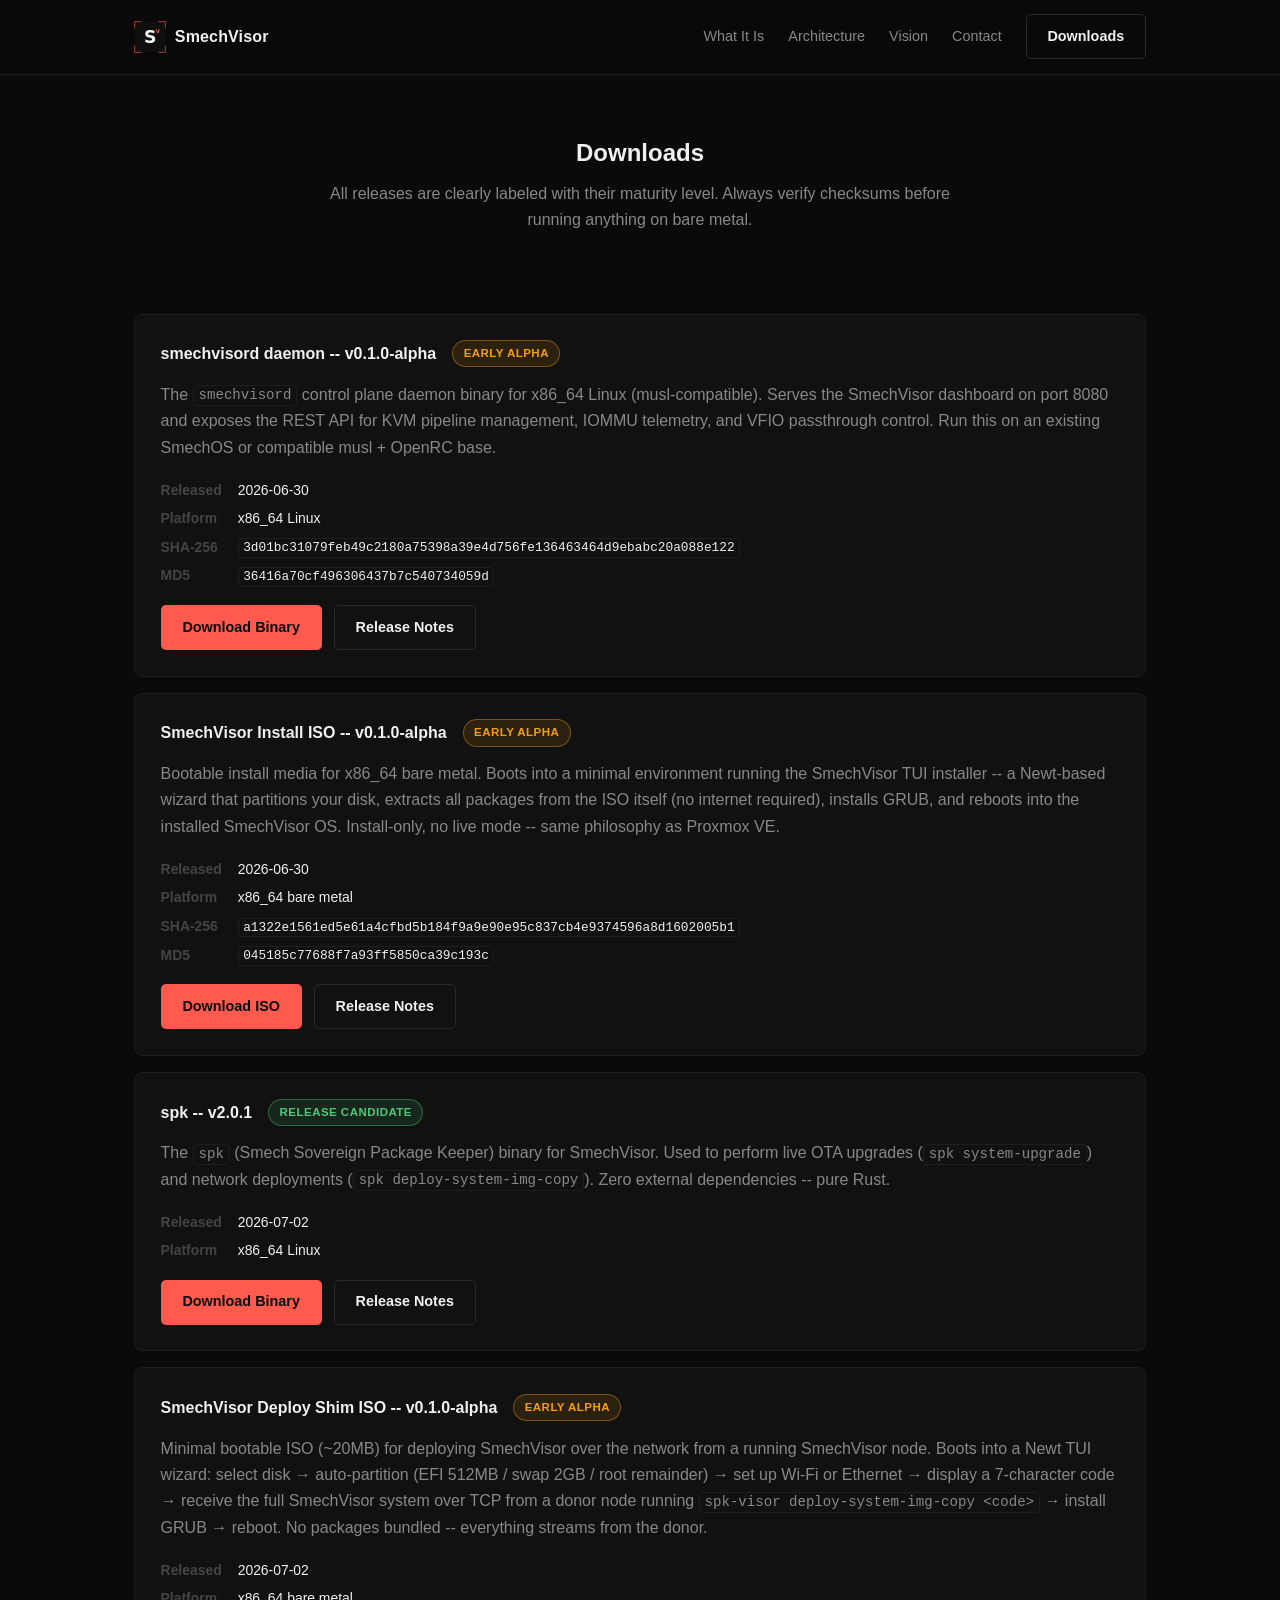
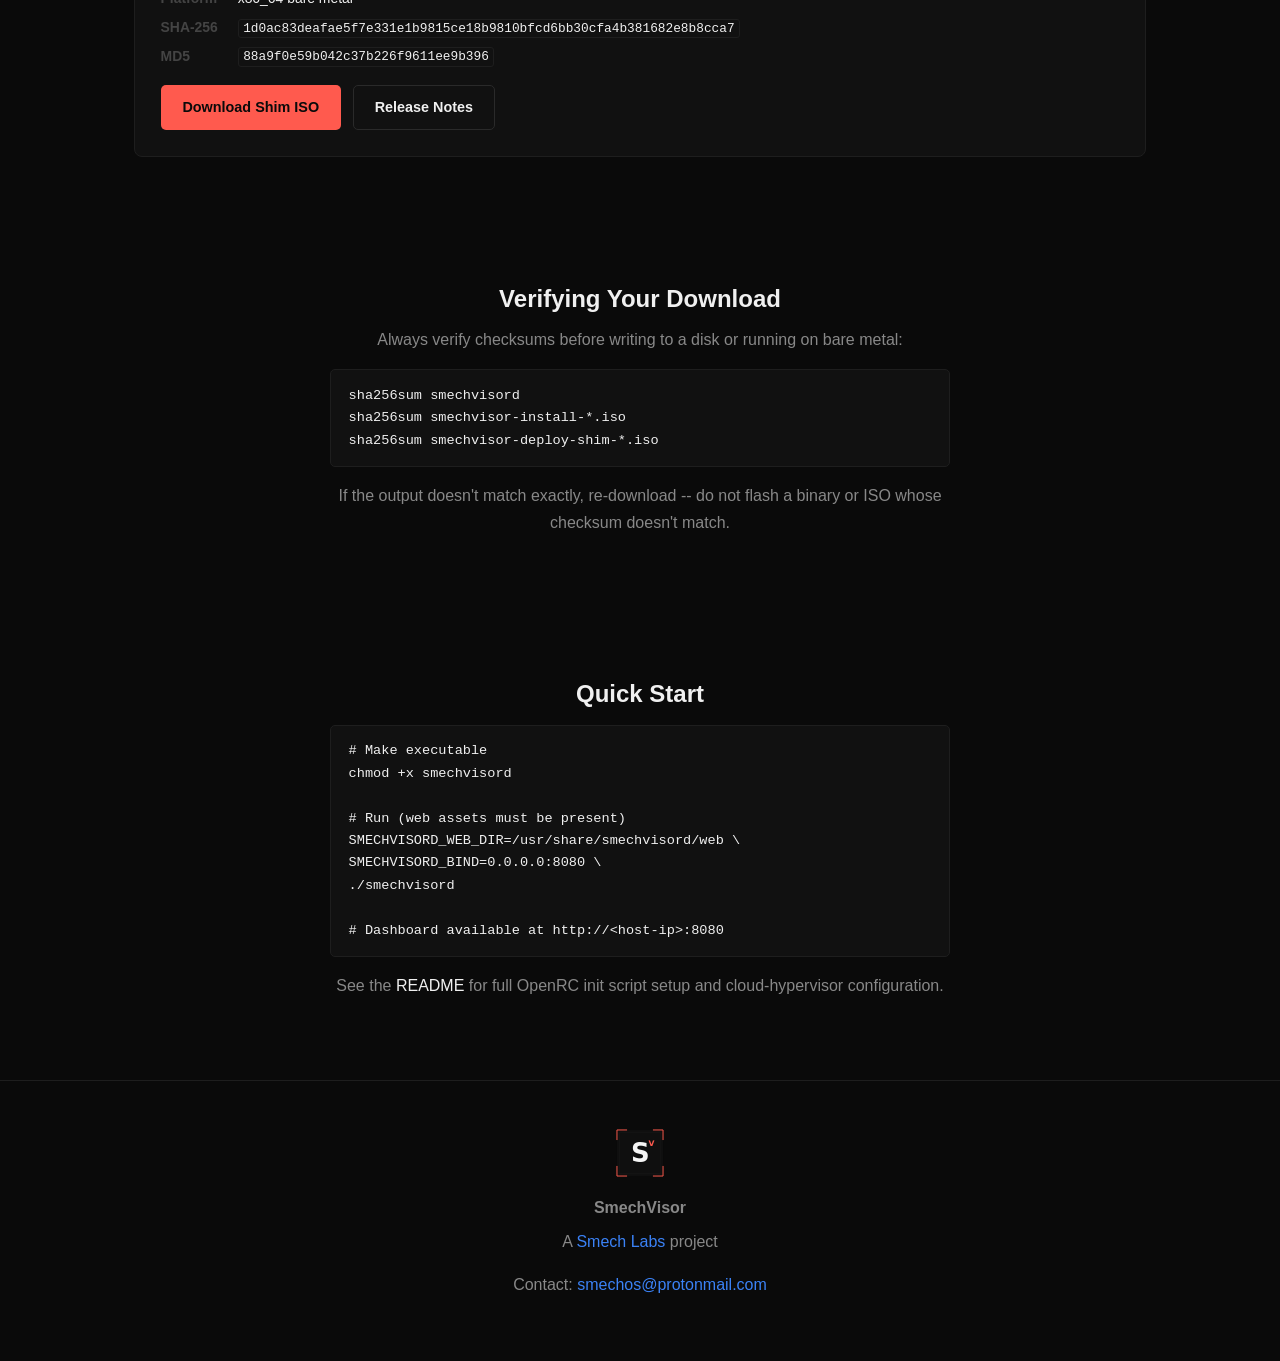
==== commit f71b1323: "Update spk status from Early Alpha to Release Candidate spk v2.0.1 is the same binary/version refere" ====
--- a/downloads.html
+++ b/downloads.html
@@ -94,7 +94,7 @@
     <article class="download-card">
       <div class="download-card-header">
         <h3>spk -- v2.0.1</h3>
-        <span class="badge badge-alpha">Early Alpha</span>
+        <span class="badge badge-rc">Release Candidate</span>
       </div>
       <p>The <code>spk</code> (Smech Sovereign Package Keeper) binary for SmechVisor.
          Used to perform live OTA upgrades (<code>spk system-upgrade</code>) and
--- a/style.css
+++ b/style.css
@@ -233,6 +233,11 @@
   background: var(--accent-dim);
   color: var(--accent);
   border: 1px solid rgba(255,90,78,0.4);
+}
+.badge-rc {
+  background: rgba(78,200,120,0.12);
+  color: #4ec878;
+  border: 1px solid rgba(78,200,120,0.4);
 }
 
 .download-meta {
